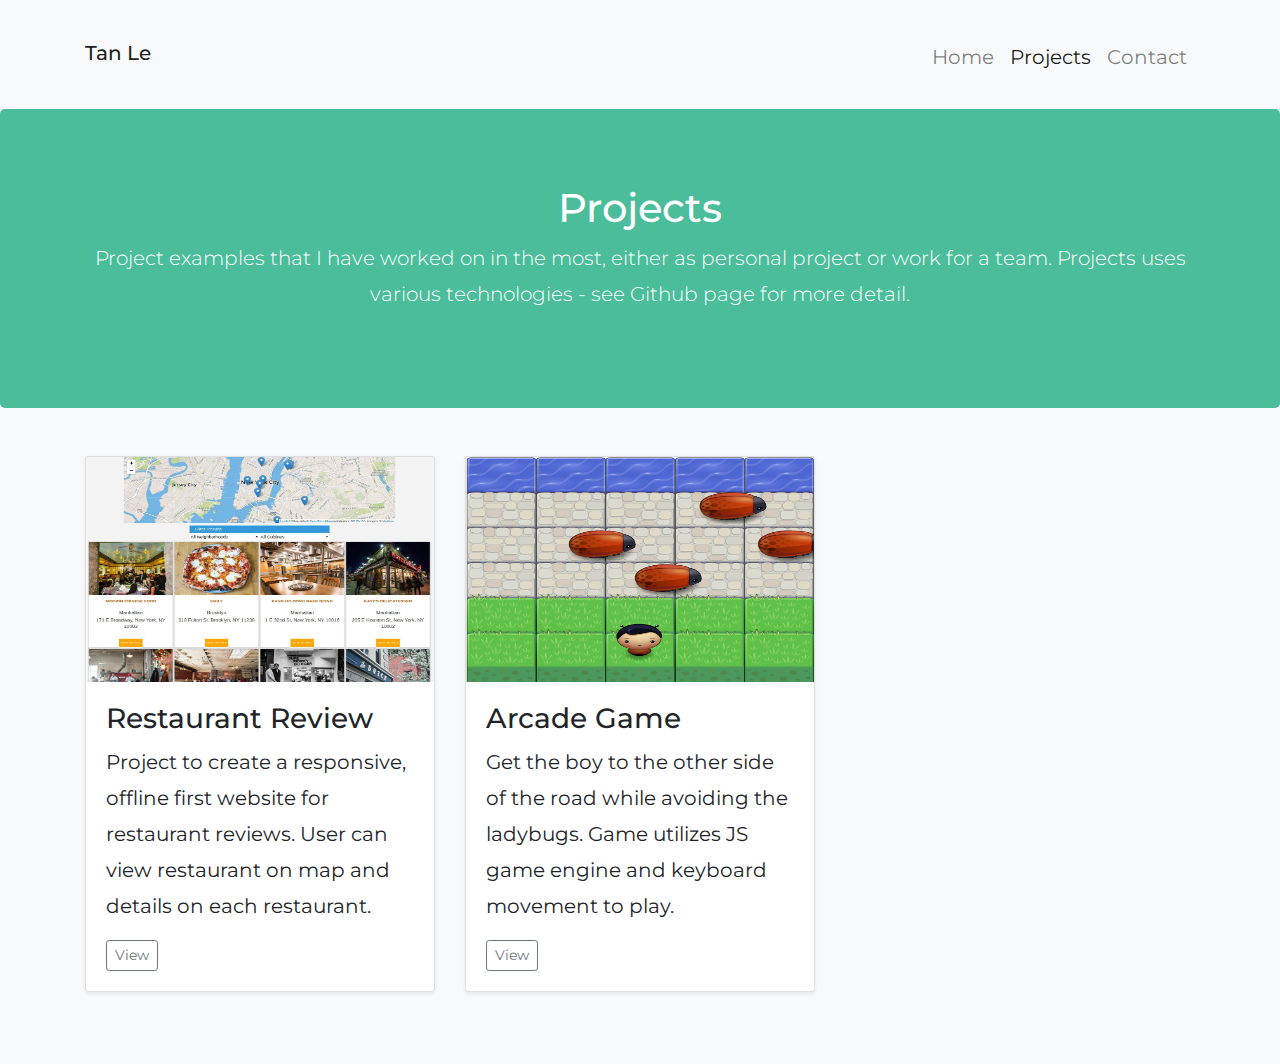
==== projects.html @ 49bb8d8f "increase video container size" ====
<!doctype html>
<html lang="en">
  <head>
    <!-- Required meta tags -->
    <meta charset="utf-8">

    <meta name="viewport" content="width=device-width, initial-scale=1">

    <!-- Bootstrap CSS -->
    <link rel="stylesheet" href="https://stackpath.bootstrapcdn.com/bootstrap/4.3.1/css/bootstrap.min.css" integrity="sha384-ggOyR0iXCbMQv3Xipma34MD+dH/1fQ784/j6cY/iJTQUOhcWr7x9JvoRxT2MZw1T" crossorigin="anonymous">
    <link href="https://fonts.googleapis.com/css?family=Montserrat" rel="stylesheet">
    <link rel="stylesheet" type="text/css" href="style.css">

    <title>Tan Le's Webpage</title>
  </head>
<body>

  <nav class="navbar navbar-expand-lg navbar-light bg-light">
  <div class="container">
  <h1 class="navbar-brand" href="#">Tan Le</h1>
  <button class="navbar-toggler" type="button" data-toggle="collapse" data-target="#navbarNav" aria-controls="navbarNav" aria-expanded="false" aria-label="Toggle navigation">
    <span class="navbar-toggler-icon"></span>
  </button>
  <div class="collapse justify-content-end navbar-collapse" id="navbarNav">
    <ul class="navbar-nav">
      <li class="nav-item">
        <a class="nav-link" href="index.html">Home <span class="sr-only">(current)</span></a>
      </li>
      <li class="nav-item active">
        <a class="nav-link" href="#">Projects</a>
      </li>
      <li class="nav-item">
        <a class="nav-link" href="#">Contact</a>
      </li>
    </ul>
  </div>
</div>
</nav>

<section class="jumbotron text-center projects">
    <div class="container">
      <h1 class="jumbotron-heading">Projects</h1>
      <p class="lead">Project examples that I have worked on in the most, either as personal project or work for a team. Projects uses various technologies - see Github page for more detail.</p>
    </div>
  </section>

<div class="album py-5 bg-light">
    <div class="container">
      <div class="row">

        <div class="col-md-4">
          <div class="card mb-4 shadow-sm">
            <img class="bd-placeholder-img card-img-top" width="100%" height="225" src="images/restaurant.jpg">
            <div class="card-body">
              <h3>Restaurant Review</h3>
              <p class="card-text">Project to create a responsive, offline first website for restaurant reviews. User can view restaurant on map and details on each restaurant.</p>
              <div class="d-flex justify-content-between align-items-center">
                <div class="btn-group">
                  <button type="button" href="#" class="btn btn-sm btn-outline-secondary" data-toggle="modal" data-target="#videoModal" data-theVideo="http://www.youtube.com/embed/DK_5E67QPFw">View</button>
                </div>
              </div>
            </div>
          </div>
        </div>

        <div class="col-md-4">
          <div class="card mb-4 shadow-sm">
            <img class="bd-placeholder-img card-img-top" width="100%" height="225" src="images/frogger.png">
            <div class="card-body">
              <h3>Arcade Game</h3>
              <p class="card-text">Get the boy to the other side of the road while avoiding the ladybugs. Game utilizes JS game engine and keyboard movement to play.</p>
              <div class="d-flex justify-content-between align-items-center">
                <div class="btn-group">
                  <button type="button" href="#" class="btn btn-sm btn-outline-secondary" data-toggle="modal" data-target="#videoModal" data-theVideo="http://www.youtube.com/embed/4ntdANRfSrc">View</button>
                  </div>
                </div>
              </div>
            </div>
          </div>
        </div>



      <div class="modal fade" id="videoModal" tabindex="-1" role="dialog" aria-labelledby="videoModal" aria-hidden="true">
          <div class="modal-dialog">
              <div class="modal-content">
                  <div class="modal-body embed-responsive embed-responsive-4by3">
                      <button type="button" class="close" data-dismiss="modal" aria-hidden="true">&times;</button>
                      <div>
                          <iframe class="embed-responsive-item" width="600" height="800" src="" allow="autoplay; encrypted-media" allowfullscreen></iframe>
                      </div>
                  </div>
              </div>
          </div>
      </div>



      </div>
    </div>
  </div>


    <!-- Optional JavaScript -->
    <!-- jQuery first, then Popper.js, then Bootstrap JS -->
    <script src="https://code.jquery.com/jquery-3.3.1.slim.min.js" integrity="sha384-q8i/X+965DzO0rT7abK41JStQIAqVgRVzpbzo5smXKp4YfRvH+8abtTE1Pi6jizo" crossorigin="anonymous"></script>

    <script src="https://cdnjs.cloudflare.com/ajax/libs/popper.js/1.14.7/umd/popper.min.js" integrity="sha384-UO2eT0CpHqdSJQ6hJty5KVphtPhzWj9WO1clHTMGa3JDZwrnQq4sF86dIHNDz0W1" crossorigin="anonymous"></script>

    <script src="https://stackpath.bootstrapcdn.com/bootstrap/4.3.1/js/bootstrap.min.js" integrity="sha384-JjSmVgyd0p3pXB1rRibZUAYoIIy6OrQ6VrjIEaFf/nJGzIxFDsf4x0xIM+B07jRM" crossorigin="anonymous"></script>

    <script>
    autoPlayYouTubeModal();

    //FUNCTION TO GET AND AUTO PLAY YOUTUBE VIDEO FROM DATATAG
    function autoPlayYouTubeModal() {
        var trigger = $("body").find('[data-toggle="modal"]');
        trigger.click(function () {
            var theModal = $(this).data("target"),
                videoSRC = $(this).attr("data-theVideo"),
                videoSRCauto = videoSRC + "?autoplay=1";
            $(theModal + ' iframe').attr('src', videoSRCauto);
            $(theModal + ' button.close').click(function () {
                $(theModal + ' iframe').attr('src', videoSRC);
            });
        });
    }
    </script>
  </body>
</html>
---- style.css ----
html, body {
	height: 100%;
}

body {
  font: 20px "Montserrat", sans-serif;
  line-height: 1.8;
  color: #f5f6f7;
}

p {font-size: 20px;}

.navbar {
	padding-top: 30px;
    padding-bottom: 25px;
}

.bio, .projects {
	background-color: #4bbd9b;
	color: #ffffff;
	margin: 0;
	padding-top: 75px;
    padding-bottom: 80px;
}

.bio img {
	height: 320px;          /* Green */
	border-radius: 47%;
	margin: 30px 0 30px 0;
}

.description {
	background-color: #474e5d;   /*Dark Blue */
	color: #ffffff;
	padding-top: 50px;
    padding-bottom: 50px;
}

.description h3 {
	margin-bottom: 45px;
}

.contact {
	background-color: #ffffff; /* White */
    color: #555555;
    padding-top: 50px;
    padding-bottom: 70px;
}

.contact h3 {
	margin-bottom: 30px;
}

.contact .container li {
	list-style-type: none;
	margin-right: 20px;
}

.orange-text {
	color: orange;
	margin-right: 10px;
}

.white-text a {
	color: #555555
}

footer .container {
	display: flex;
	flex-wrap: wrap;
	justify-content: center;
}

.card-body {
	color: #212529
}

.modal-content {
	border: none;
	background-color: #fff0;
}

.modal-dialog {
	max-width: 650px;
}


@media screen and (max-width: 255px){
	h3 {
		font-size: 1rem;
	}

	p {
		font-size: 14px;
	}

	.contact .container {
		font-size: 10px;
	}
}
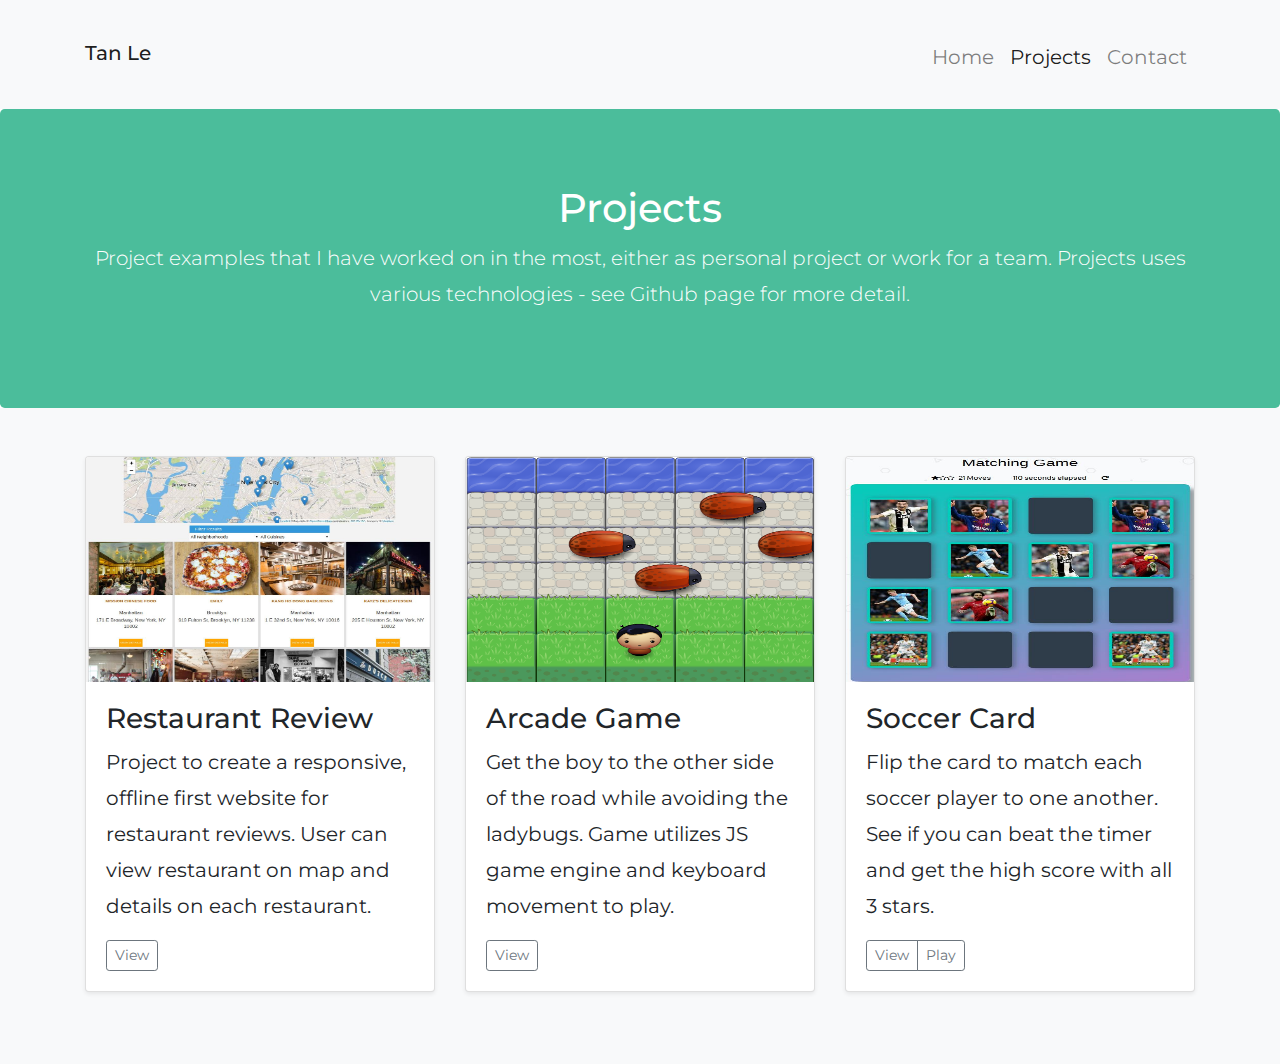
==== commit 0b42bb6a: "add soccer match card game and project file" ====
--- a/projects.html
+++ b/projects.html
@@ -77,10 +77,25 @@
               </div>
             </div>
           </div>
-        </div>
 
 
+        <div class="col-md-4">
+          <div class="card mb-4 shadow-sm">
+            <img class="bd-placeholder-img card-img-top" width="100%" height="225" src="images/match-game.jpg">
+            <div class="card-body">
+              <h3>Soccer Card</h3>
+              <p class="card-text">Flip the card to match each soccer player to one another. See if you can beat the timer and get the high score with all 3 stars.</p>
+              <div class="d-flex justify-content-between align-items-center">
+                <div class="btn-group">
+                  <button type="button" href="#" class="btn btn-sm btn-outline-secondary" data-toggle="modal" data-target="#videoModal" data-theVideo="http://www.youtube.com/embed/4VLqrKwI110">View</button>
+                  <a href="match-game/index.html" class="btn btn-sm btn-outline-secondary">Play</a>
+                  </div>
+                </div>
+              </div>
+            </div>
+          </div>
 
+      <!----------------------- Video player   ---------------------->
       <div class="modal fade" id="videoModal" tabindex="-1" role="dialog" aria-labelledby="videoModal" aria-hidden="true">
           <div class="modal-dialog">
               <div class="modal-content">
@@ -93,7 +108,7 @@
               </div>
           </div>
       </div>
-
+      </div>
 
 
       </div>
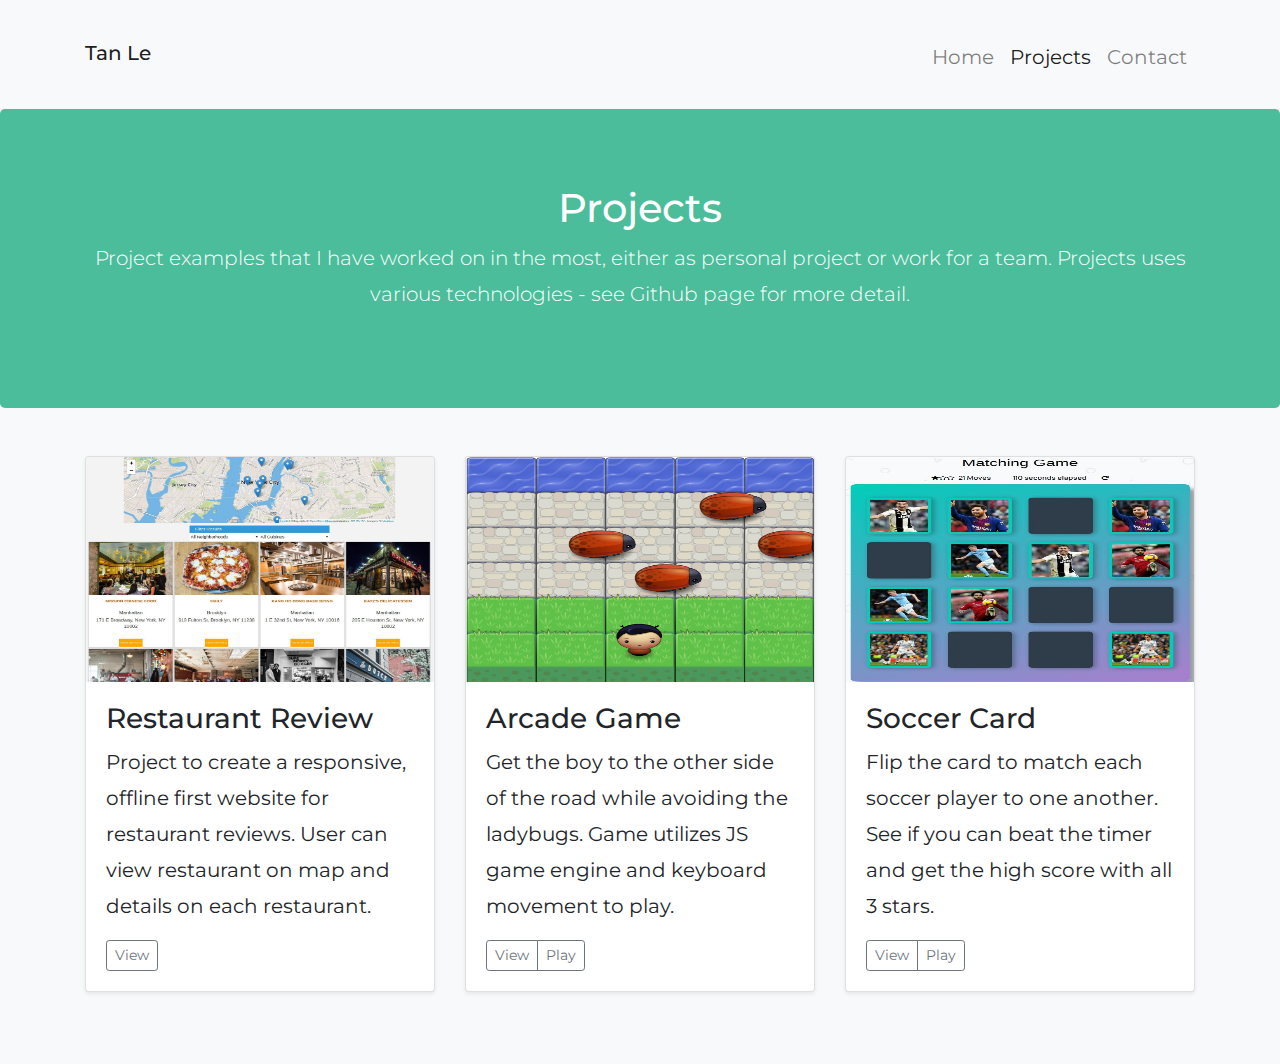
==== commit 71dba7dd: "add frogger game play" ====
--- a/projects.html
+++ b/projects.html
@@ -72,6 +72,7 @@
               <div class="d-flex justify-content-between align-items-center">
                 <div class="btn-group">
                   <button type="button" href="#" class="btn btn-sm btn-outline-secondary" data-toggle="modal" data-target="#videoModal" data-theVideo="http://www.youtube.com/embed/4ntdANRfSrc">View</button>
+                  <a href="frogger/index.html" class="btn btn-sm btn-outline-secondary">Play</a>
                   </div>
                 </div>
               </div>
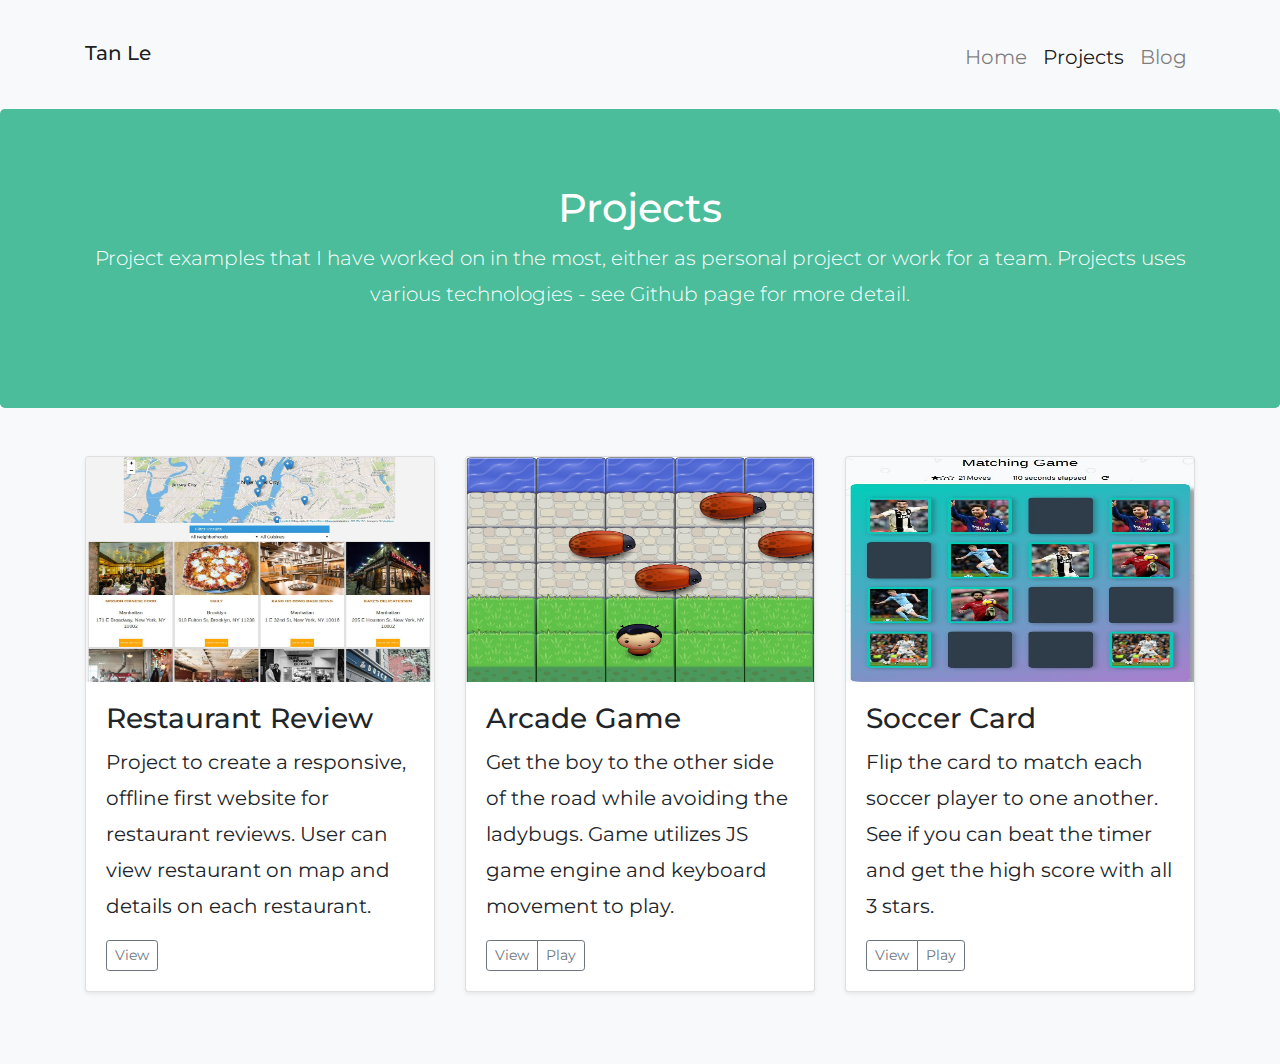
==== commit 99c177fc: "add blog to nav bar" ====
--- a/projects.html
+++ b/projects.html
@@ -30,7 +30,7 @@
         <a class="nav-link" href="#">Projects</a>
       </li>
       <li class="nav-item">
-        <a class="nav-link" href="#">Contact</a>
+        <a class="nav-link" href="#">Blog</a>
       </li>
     </ul>
   </div>
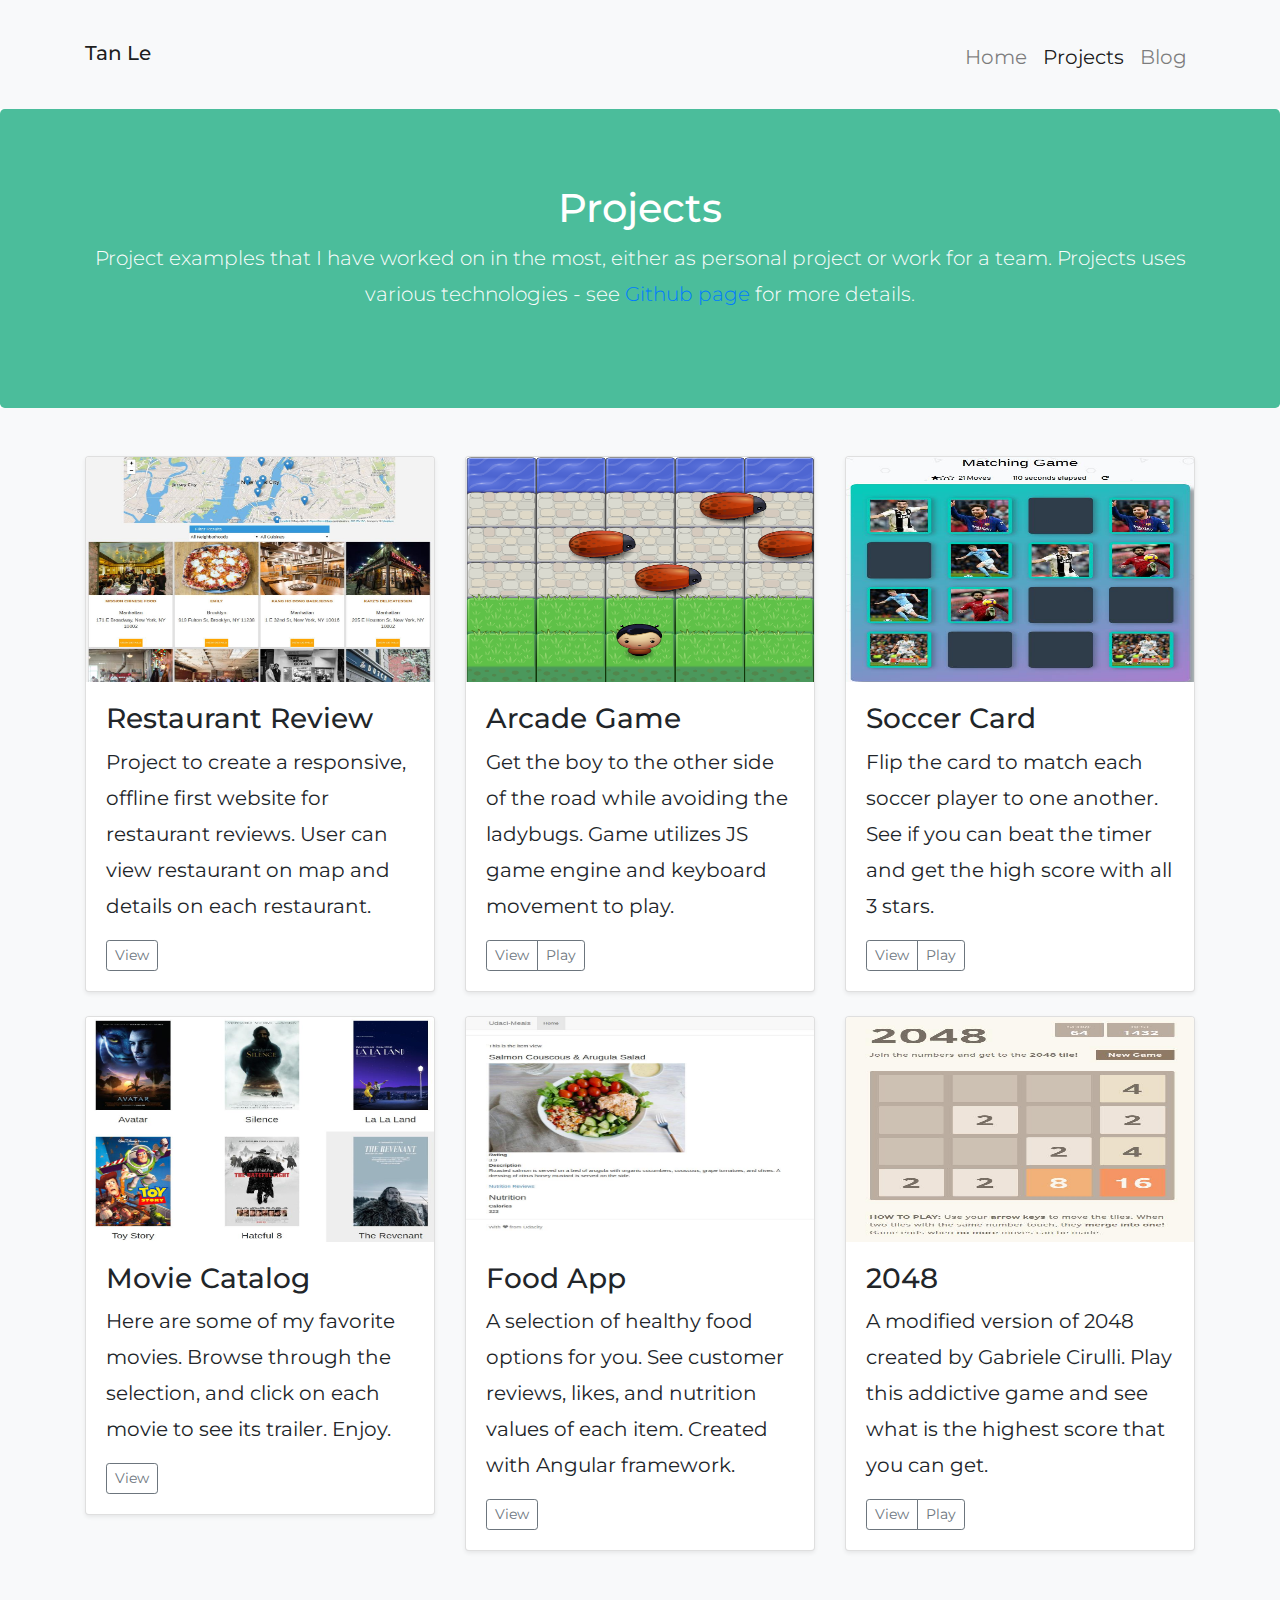
==== commit f9fe5cc2: "add 2048 game and food menu Angular app" ====
--- a/projects.html
+++ b/projects.html
@@ -24,7 +24,7 @@
   <div class="collapse justify-content-end navbar-collapse" id="navbarNav">
     <ul class="navbar-nav">
       <li class="nav-item">
-        <a class="nav-link" href="index.html">Home <span class="sr-only">(current)</span></a>
+        <a class="nav-link" href="index.html">Home<span class="sr-only">(current)</span></a>
       </li>
       <li class="nav-item active">
         <a class="nav-link" href="#">Projects</a>
@@ -40,7 +40,7 @@
 <section class="jumbotron text-center projects">
     <div class="container">
       <h1 class="jumbotron-heading">Projects</h1>
-      <p class="lead">Project examples that I have worked on in the most, either as personal project or work for a team. Projects uses various technologies - see Github page for more detail.</p>
+      <p class="lead">Project examples that I have worked on in the most, either as personal project or work for a team. Projects uses various technologies - see <a href="https://github.com/haitanle">Github page</a> for more details.</p>
     </div>
   </section>
 
@@ -79,7 +79,6 @@
             </div>
           </div>
 
-
         <div class="col-md-4">
           <div class="card mb-4 shadow-sm">
             <img class="bd-placeholder-img card-img-top" width="100%" height="225" src="images/match-game.jpg">
@@ -90,6 +89,54 @@
                 <div class="btn-group">
                   <button type="button" href="#" class="btn btn-sm btn-outline-secondary" data-toggle="modal" data-target="#videoModal" data-theVideo="http://www.youtube.com/embed/4VLqrKwI110">View</button>
                   <a href="match-game/index.html" class="btn btn-sm btn-outline-secondary">Play</a>
+                  </div>
+                </div>
+              </div>
+            </div>
+          </div>
+
+        <div class="col-md-4">
+          <div class="card mb-4 shadow-sm">
+            <img class="bd-placeholder-img card-img-top" width="100%" height="225" src="images/movies.jpg">
+            <div class="card-body">
+              <h3>Movie Catalog</h3>
+              <p class="card-text">Here are some of my favorite movies. Browse through the selection, and click on each movie to see its trailer. Enjoy.</p>
+              <div class="d-flex justify-content-between align-items-center">
+                <div class="btn-group">
+                  <button type="button" href="#" class="btn btn-sm btn-outline-secondary" data-toggle="modal" data-target="#videoModal" data-theVideo="http://www.youtube.com/embed/zC2dAiFkeis">View</button>
+                  </div>
+                </div>
+              </div>
+            </div>
+          </div>
+
+        <div class="col-md-4">
+          <div class="card mb-4 shadow-sm">
+            <img class="bd-placeholder-img card-img-top" width="100%" height="225" src="images/food-menu.jpg">
+            <div class="card-body">
+              <h3>Food App</h3>
+              <p class="card-text">A selection of healthy food options for you. See customer reviews, likes, and nutrition values of each item. Created with Angular framework.</p>
+              <div class="d-flex justify-content-between align-items-center">
+                <div class="btn-group">
+                  <button type="button" href="#" class="btn btn-sm btn-outline-secondary" data-toggle="modal" data-target="#videoModal" data-theVideo="http://www.youtube.com/embed/JZghh4iarRQ">View</button>
+                  </div>
+                </div>
+              </div>
+            </div>
+          </div>
+
+
+        <div class="col-md-4">
+          <div class="card mb-4 shadow-sm">
+            <img class="bd-placeholder-img card-img-top" width="100%" height="225" src="images/2048.jpg">
+            <div class="card-body">
+              <h3>2048</h3>
+              <p class="card-text">A modified version of 2048 created by Gabriele Cirulli. Play this addictive game and see what is the highest score that you can get.</p>
+              <div class="d-flex justify-content-between align-items-center">
+                <div class="btn-group">
+                  <button type="button" href="#" class="btn btn-sm btn-outline-secondary" data-toggle="modal" data-target="#videoModal" data-theVideo="http://www.youtube.com/embed/hncr_7eBSf4">View</button>
+                  <a href="2048/index.html" class="btn btn-sm btn-outline-secondary">Play</a>
+                  </div>
                   </div>
                 </div>
               </div>
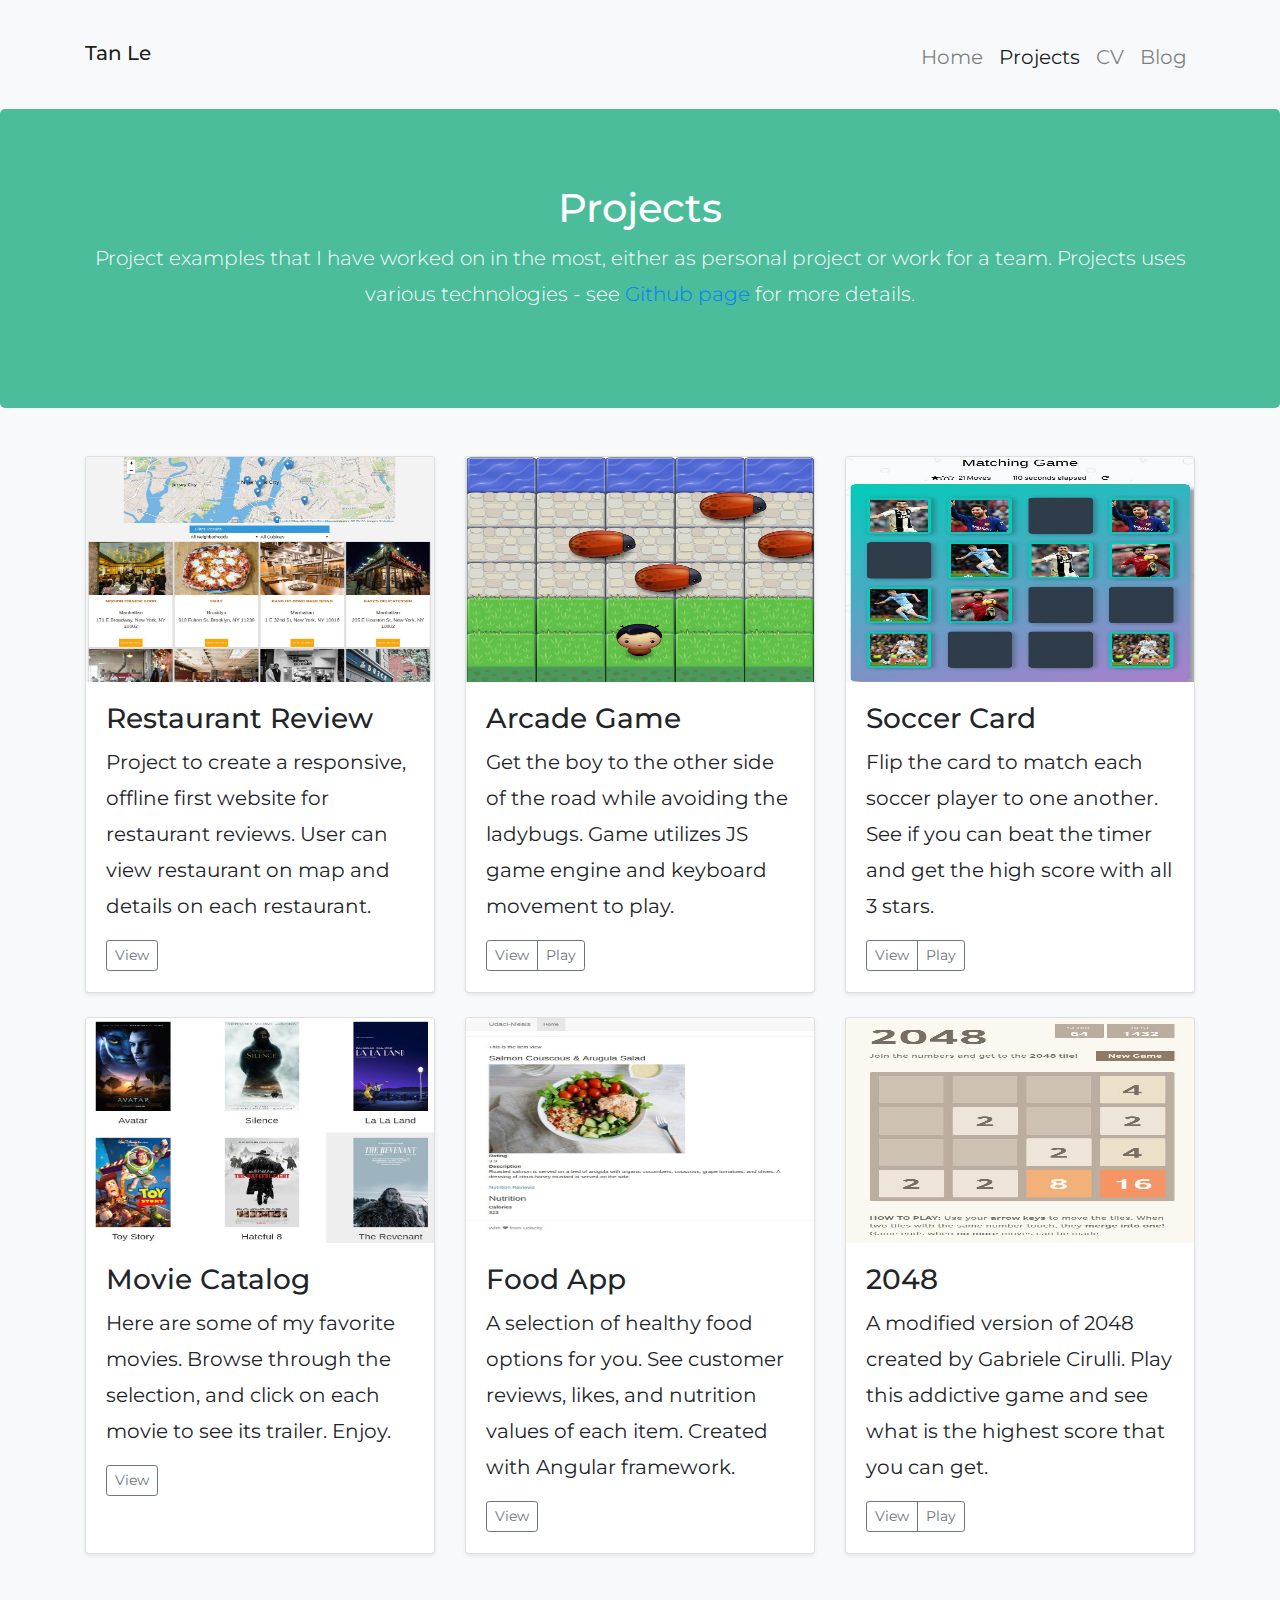
==== commit 068cb68f: "add CV resume and enlarge modal screen size" ====
--- a/projects.html
+++ b/projects.html
@@ -28,6 +28,9 @@
       </li>
       <li class="nav-item active">
         <a class="nav-link" href="#">Projects</a>
+      </li>
+      <li class="nav-item">
+        <a class="nav-link" href="portfolio-resume-mvc/index.html">CV</a>
       </li>
       <li class="nav-item">
         <a class="nav-link" href="#">Blog</a>
--- a/style.css
+++ b/style.css
@@ -81,7 +81,7 @@
 }
 
 .modal-dialog {
-	max-width: 650px;
+	max-width: 800px;
 }
 
 
@@ -97,4 +97,26 @@
 	.contact .container {
 		font-size: 10px;
 	}
-}+}
+
+@media screen and (min-width: 770px){
+	.card-body {
+		height: 555px;
+	}
+}
+
+
+@media screen and (min-width: 990px){
+	.card-body {
+		height: 410px;
+	}
+}
+
+
+@media screen and (min-width: 1200px){
+	.card-body {
+		height: 310px;
+	}
+}
+
+
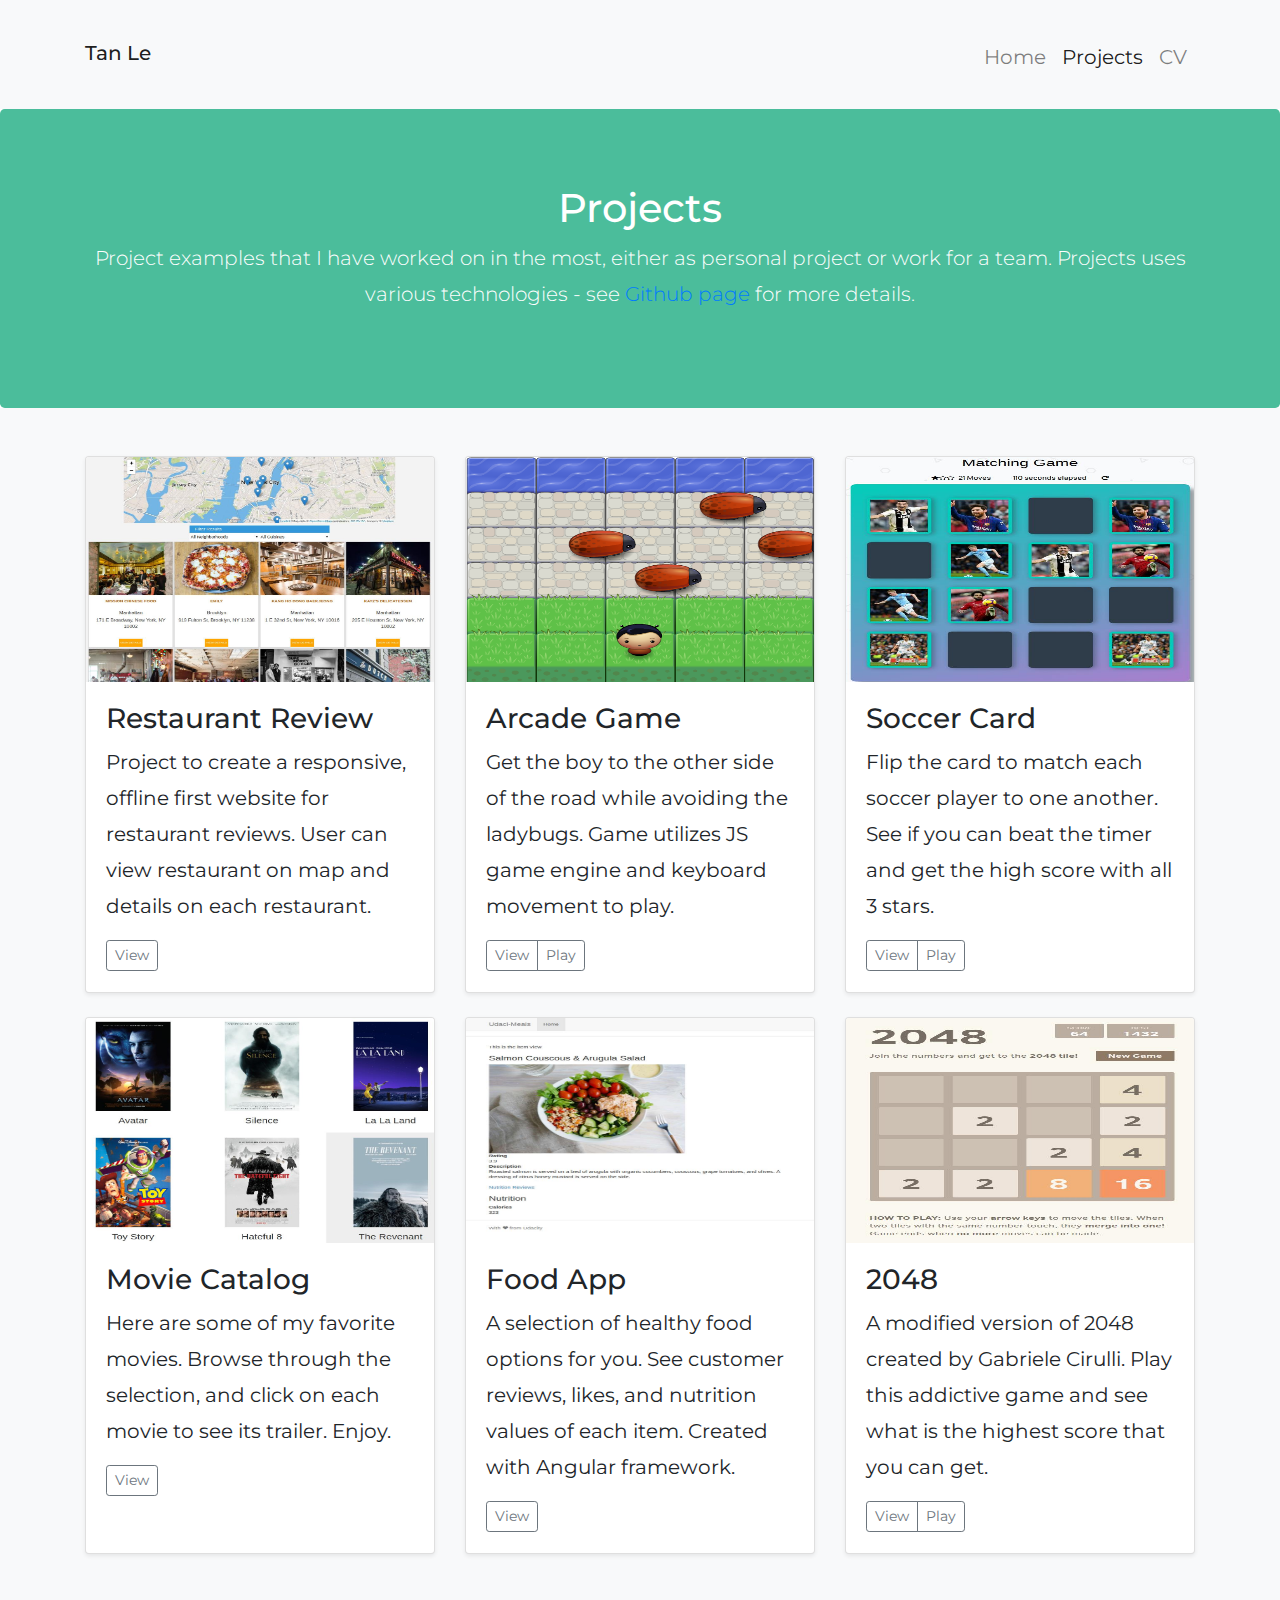
==== commit afd085db: "remove blog link" ====
--- a/projects.html
+++ b/projects.html
@@ -32,9 +32,9 @@
       <li class="nav-item">
         <a class="nav-link" href="portfolio-resume-mvc/index.html">CV</a>
       </li>
-      <li class="nav-item">
+<!--       <li class="nav-item">
         <a class="nav-link" href="#">Blog</a>
-      </li>
+      </li> -->
     </ul>
   </div>
 </div>
